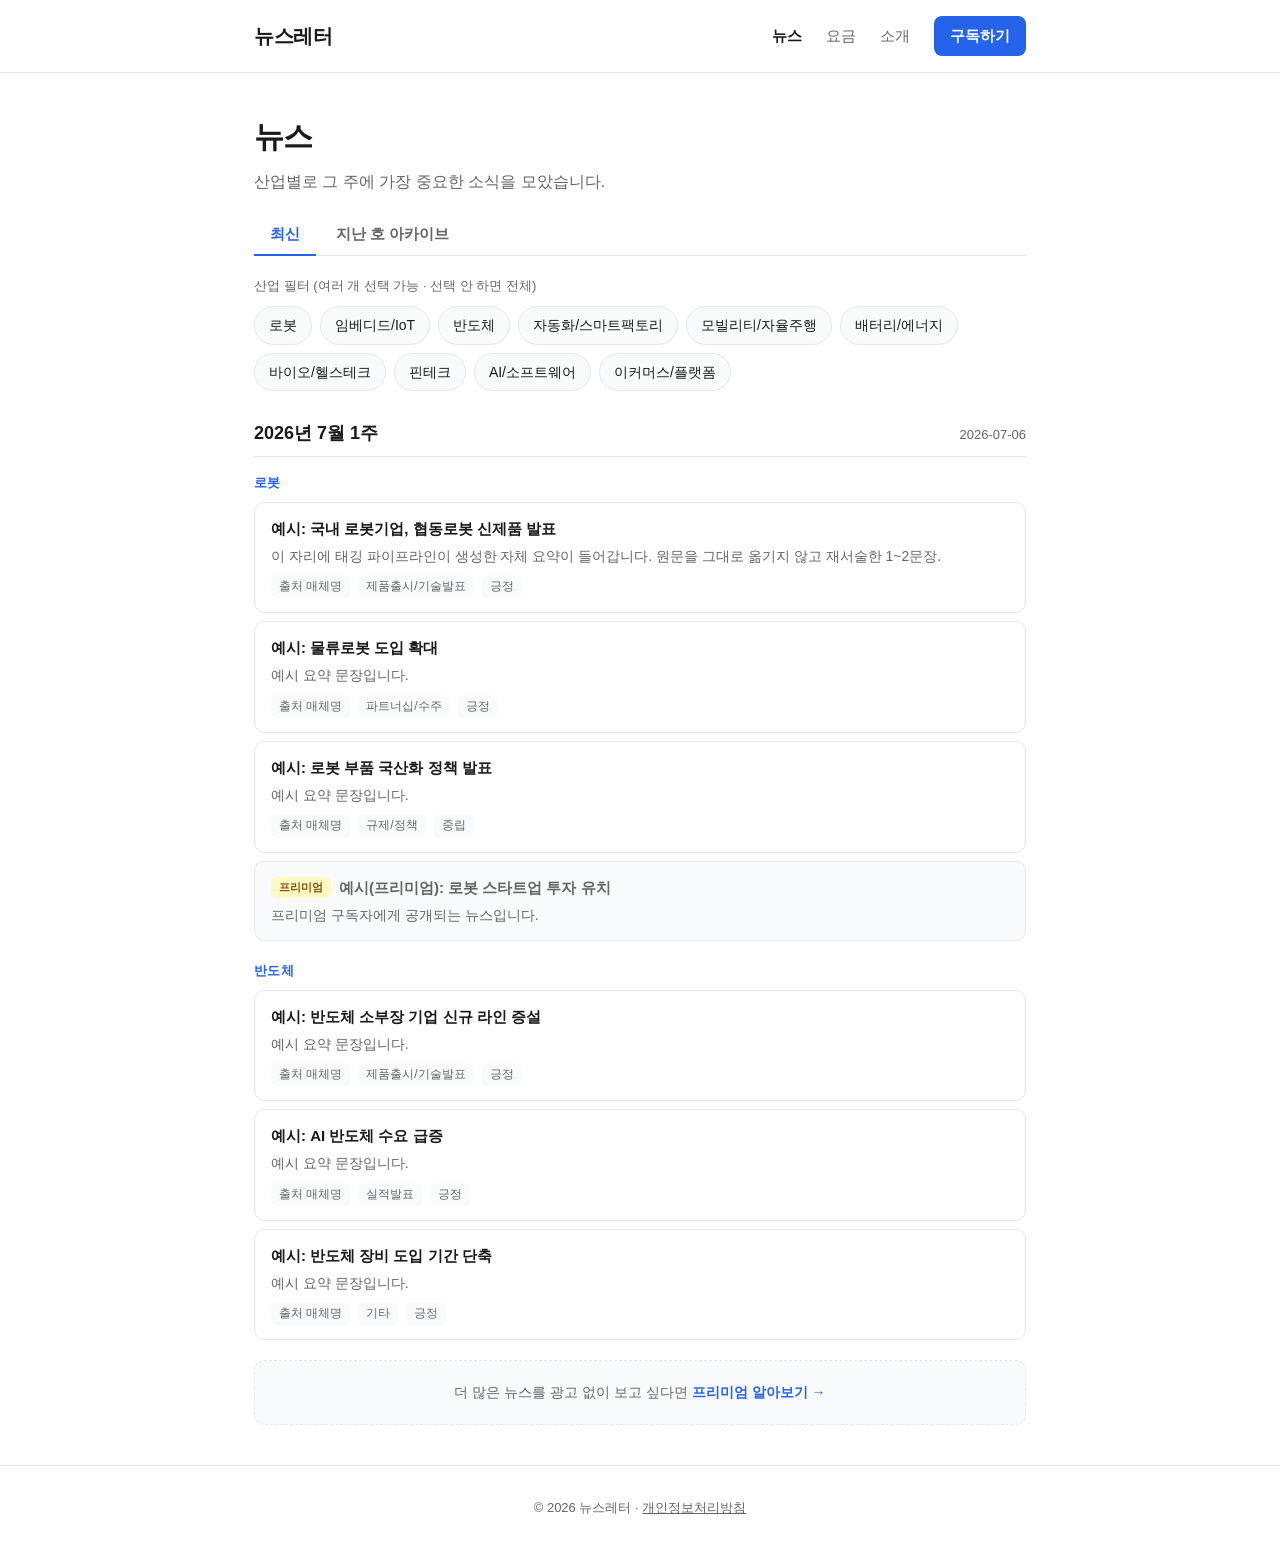
==== news.html @ 292f8bfb "뉴스레터 서비스 초기 커밋: 파이프라인, 티어 시스템, 웹사이트 - pipeline: RSS 수집 -> LLM 태깅 -> 웹/이메일 다이제스트 생성 - config: 산업/이벤트/" ====
<!DOCTYPE html>
<html lang="ko">
<head>
  <meta charset="UTF-8" />
  <meta name="viewport" content="width=device-width, initial-scale=1.0" />
  <title>뉴스 · 뉴스레터</title>
  <style>
    :root {
      --bg: #ffffff;
      --text: #1a1a1a;
      --text-muted: #666666;
      --accent: #2563eb;
      --accent-hover: #1d4ed8;
      --border: #e5e7eb;
      --surface: #f9fafb;
    }
    * { margin: 0; padding: 0; box-sizing: border-box; }
    body {
      font-family: -apple-system, BlinkMacSystemFont, "Segoe UI", Roboto,
        "Helvetica Neue", "Apple SD Gothic Neo", "Malgun Gothic", sans-serif;
      color: var(--text); background: var(--bg); line-height: 1.6;
      -webkit-font-smoothing: antialiased;
    }
    .container { max-width: 820px; margin: 0 auto; padding: 0 24px; }

    /* Nav (공통) */
    header { border-bottom: 1px solid var(--border); padding: 16px 0; }
    .nav { display: flex; align-items: center; justify-content: space-between; max-width: 820px; margin: 0 auto; padding: 0 24px; }
    .logo { font-size: 20px; font-weight: 700; letter-spacing: -0.02em; text-decoration: none; color: var(--text); }
    .nav-links { display: flex; gap: 24px; align-items: center; }
    .nav-links a { font-size: 15px; color: var(--text-muted); text-decoration: none; }
    .nav-links a:hover { color: var(--text); }
    .nav-links a.active { color: var(--text); font-weight: 600; }
    .nav-cta { font-size: 14px; font-weight: 600; color: #fff !important; background: var(--accent); padding: 8px 16px; border-radius: 8px; }
    .nav-cta:hover { background: var(--accent-hover); }

    /* Title */
    .page-title { padding: 40px 0 20px; }
    .page-title h1 { font-size: 30px; font-weight: 800; letter-spacing: -0.03em; }
    .page-title p { color: var(--text-muted); margin-top: 8px; }

    /* View tabs (최신 / 아카이브) */
    .view-tabs { display: flex; gap: 4px; border-bottom: 1px solid var(--border); margin-bottom: 20px; }
    .view-tab {
      padding: 10px 16px; font-size: 15px; font-weight: 600; color: var(--text-muted);
      background: none; border: none; cursor: pointer; border-bottom: 2px solid transparent;
      margin-bottom: -1px;
    }
    .view-tab.active { color: var(--accent); border-bottom-color: var(--accent); }

    /* Industry filter */
    .filter-bar { margin-bottom: 28px; }
    .filter-label { font-size: 13px; color: var(--text-muted); margin-bottom: 10px; }
    .chips { display: flex; flex-wrap: wrap; gap: 8px; }
    .chip {
      font-size: 14px; padding: 7px 14px; background: var(--surface);
      border: 1px solid var(--border); border-radius: 999px; cursor: pointer;
      user-select: none; transition: all 0.12s;
    }
    .chip:hover { border-color: var(--accent); }
    .chip.active { background: var(--accent); color: #fff; border-color: var(--accent); }

    /* Week block */
    .week { margin-bottom: 40px; }
    .week-head {
      display: flex; align-items: baseline; justify-content: space-between;
      margin-bottom: 16px; padding-bottom: 8px; border-bottom: 1px solid var(--border);
    }
    .week-label { font-size: 18px; font-weight: 700; }
    .week-date { font-size: 13px; color: var(--text-muted); }

    /* Industry group within a week */
    .ind-group { margin-bottom: 20px; }
    .ind-group-title {
      font-size: 13px; font-weight: 700; color: var(--accent);
      text-transform: uppercase; letter-spacing: 0.03em; margin-bottom: 8px;
    }

    /* News item */
    .news-item {
      display: block; padding: 14px 16px; border: 1px solid var(--border);
      border-radius: 10px; margin-bottom: 8px; text-decoration: none; color: inherit;
      transition: border-color 0.12s;
    }
    .news-item:hover { border-color: var(--accent); }
    .news-item-top { display: flex; align-items: center; gap: 8px; margin-bottom: 4px; flex-wrap: wrap; }
    .news-title { font-size: 15px; font-weight: 700; }
    .news-summary { font-size: 14px; color: var(--text-muted); }
    .news-meta { display: flex; gap: 8px; margin-top: 8px; flex-wrap: wrap; }
    .meta-tag { font-size: 12px; color: var(--text-muted); background: var(--surface); padding: 2px 8px; border-radius: 6px; }

    /* Premium locked item */
    .news-item.locked { background: var(--surface); cursor: default; }
    .news-item.locked:hover { border-color: var(--border); }
    .lock-badge { font-size: 11px; font-weight: 600; color: #854d0e; background: #fef9c3; padding: 2px 8px; border-radius: 6px; }
    .locked .news-title { color: var(--text-muted); }

    .premium-cta {
      text-align: center; padding: 20px; background: var(--surface);
      border: 1px dashed var(--border); border-radius: 10px; margin-top: 8px;
      font-size: 14px; color: var(--text-muted);
    }
    .premium-cta a { color: var(--accent); font-weight: 600; text-decoration: none; }

    .empty { text-align: center; padding: 60px 20px; color: var(--text-muted); }

    footer { border-top: 1px solid var(--border); padding: 32px 0; text-align: center; font-size: 13px; color: var(--text-muted); }
    footer a { color: var(--text-muted); }

    @media (max-width: 640px) {
      .page-title h1 { font-size: 25px; }
      .nav-links a:not(.nav-cta) { display: none; }
    }
  </style>
</head>
<body>
  <header>
    <nav class="nav">
      <a href="index.html" class="logo">뉴스레터</a>
      <div class="nav-links">
        <a href="news.html" class="active">뉴스</a>
        <a href="pricing.html">요금</a>
        <a href="about.html">소개</a>
        <a href="index.html" class="nav-cta">구독하기</a>
      </div>
    </nav>
  </header>

  <main>
    <div class="container">
      <div class="page-title">
        <h1>뉴스</h1>
        <p>산업별로 그 주에 가장 중요한 소식을 모았습니다.</p>
      </div>

      <div class="view-tabs">
        <button class="view-tab active" data-view="latest">최신</button>
        <button class="view-tab" data-view="archive">지난 호 아카이브</button>
      </div>

      <div class="filter-bar">
        <div class="filter-label">산업 필터 (여러 개 선택 가능 · 선택 안 하면 전체)</div>
        <div class="chips" id="chips"></div>
      </div>

      <div id="content"></div>
    </div>
  </main>

  <footer>
    <div class="container">
      <p>© 2026 뉴스레터 · <a href="privacy.html">개인정보처리방침</a></p>
    </div>
  </footer>

  <script>
    // 상태
    let DATA = null;
    let activeIndustries = new Set(); // 비어있으면 전체
    let currentView = "latest";       // latest | archive

    // 데이터 로드
    async function loadData() {
      try {
        const res = await fetch("news.json");
        if (!res.ok) throw new Error("news.json을 불러오지 못했습니다.");
        DATA = await res.json();
        renderChips();
        render();
      } catch (e) {
        document.getElementById("content").innerHTML =
          '<div class="empty">뉴스를 불러오는 중 문제가 발생했습니다.<br>news.json 파일이 같은 폴더에 있는지 확인해 주세요.</div>';
        console.error(e);
      }
    }

    // 산업 라벨 조회
    function industryLabel(id) {
      const found = DATA.industries.find((x) => x.id === id);
      return found ? found.label : id;
    }

    // 필터 칩 렌더링
    function renderChips() {
      const wrap = document.getElementById("chips");
      wrap.innerHTML = "";
      DATA.industries.forEach((ind) => {
        const chip = document.createElement("div");
        chip.className = "chip";
        chip.textContent = ind.label;
        chip.onclick = () => {
          if (activeIndustries.has(ind.id)) {
            activeIndustries.delete(ind.id);
            chip.classList.remove("active");
          } else {
            activeIndustries.add(ind.id);
            chip.classList.add("active");
          }
          render();
        };
        wrap.appendChild(chip);
      });
    }

    // 뷰 탭 이벤트
    document.querySelectorAll(".view-tab").forEach((tab) => {
      tab.onclick = () => {
        document.querySelectorAll(".view-tab").forEach((t) => t.classList.remove("active"));
        tab.classList.add("active");
        currentView = tab.dataset.view;
        render();
      };
    });

    // 특정 주차가 필터에 걸리는지 확인 후 HTML 생성
    function renderWeek(week) {
      // 산업 필터 적용
      let items = week.items;
      if (activeIndustries.size > 0) {
        items = items.filter((it) => activeIndustries.has(it.industry));
      }
      if (items.length === 0) return "";

      // 산업별로 그룹핑
      const byIndustry = {};
      items.forEach((it) => {
        if (!byIndustry[it.industry]) byIndustry[it.industry] = [];
        byIndustry[it.industry].push(it);
      });

      let html = `<div class="week">
        <div class="week-head">
          <span class="week-label">${week.week_label}</span>
          <span class="week-date">${week.published_at}</span>
        </div>`;

      Object.keys(byIndustry).forEach((indId) => {
        html += `<div class="ind-group">
          <div class="ind-group-title">${industryLabel(indId)}</div>`;

        byIndustry[indId].forEach((it) => {
          if (it.tier === "premium") {
            // 프리미엄 뉴스는 잠금 표시 (제목만 흐리게, 링크 없음)
            html += `<div class="news-item locked">
              <div class="news-item-top">
                <span class="lock-badge">프리미엄</span>
                <span class="news-title">${it.title}</span>
              </div>
              <div class="news-summary">프리미엄 구독자에게 공개되는 뉴스입니다.</div>
            </div>`;
          } else {
            html += `<a class="news-item" href="${it.link}" target="_blank" rel="noopener">
              <div class="news-item-top">
                <span class="news-title">${it.title}</span>
              </div>
              <div class="news-summary">${it.summary}</div>
              <div class="news-meta">
                <span class="meta-tag">${it.source}</span>
                ${it.event_type ? `<span class="meta-tag">${it.event_type}</span>` : ""}
                ${it.sentiment ? `<span class="meta-tag">${it.sentiment}</span>` : ""}
              </div>
            </a>`;
          }
        });

        html += `</div>`;
      });

      // 프리미엄 유도 (해당 주차에 premium 뉴스가 있을 때)
      const hasPremium = items.some((it) => it.tier === "premium");
      if (hasPremium) {
        html += `<div class="premium-cta">
          더 많은 뉴스를 광고 없이 보고 싶다면 <a href="pricing.html">프리미엄 알아보기 →</a>
        </div>`;
      }

      html += `</div>`;
      return html;
    }

    // 메인 렌더
    function render() {
      const content = document.getElementById("content");
      if (!DATA || !DATA.weeks || DATA.weeks.length === 0) {
        content.innerHTML = '<div class="empty">아직 발행된 뉴스가 없습니다.</div>';
        return;
      }

      // 최신: 가장 최근 1개 주차 / 아카이브: 그 외 지난 주차들
      let weeksToShow;
      if (currentView === "latest") {
        weeksToShow = [DATA.weeks[0]];
      } else {
        weeksToShow = DATA.weeks.slice(1);
        if (weeksToShow.length === 0) {
          content.innerHTML = '<div class="empty">아직 지난 호가 없습니다.<br>다음 주부터 이곳에 쌓입니다.</div>';
          return;
        }
      }

      let html = weeksToShow.map(renderWeek).join("");
      if (html.trim() === "") {
        html = '<div class="empty">선택한 산업에 해당하는 뉴스가 없습니다.</div>';
      }
      content.innerHTML = html;
    }

    loadData();
  </script>
</body>
</html>
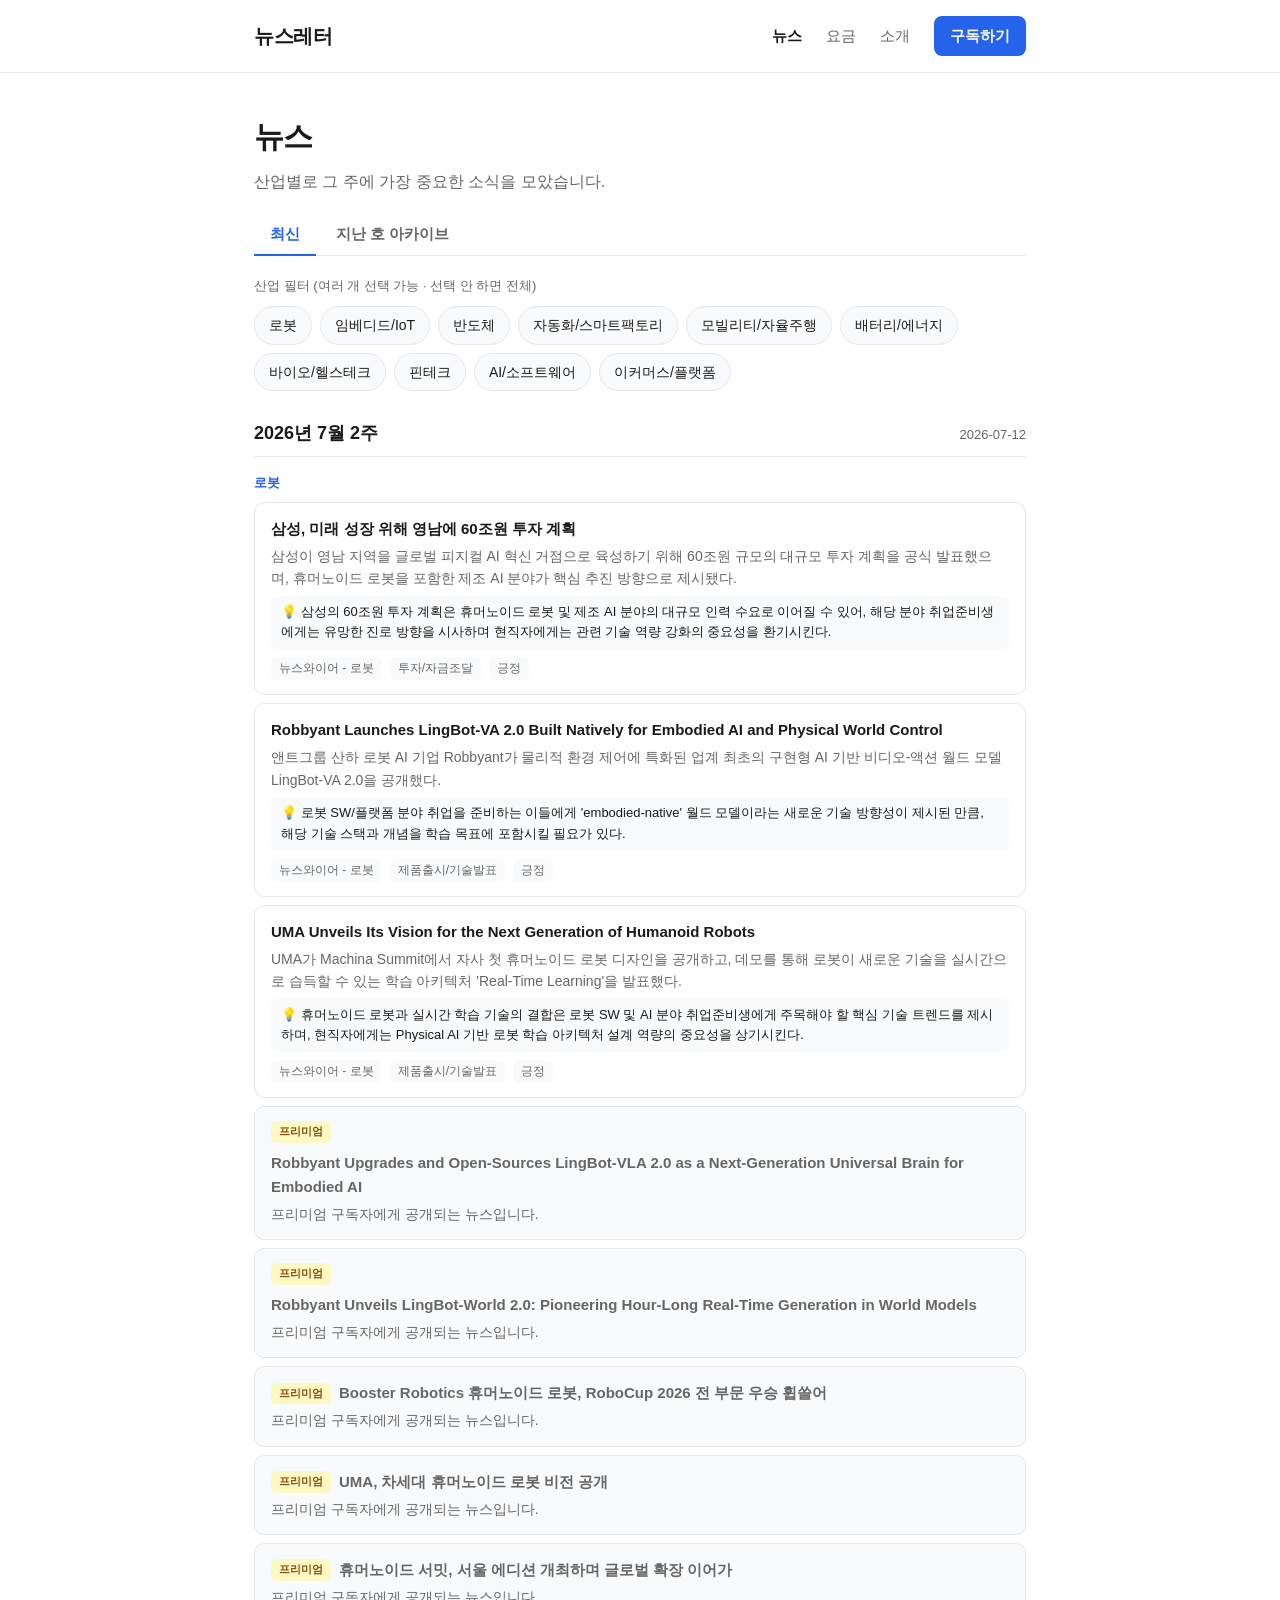
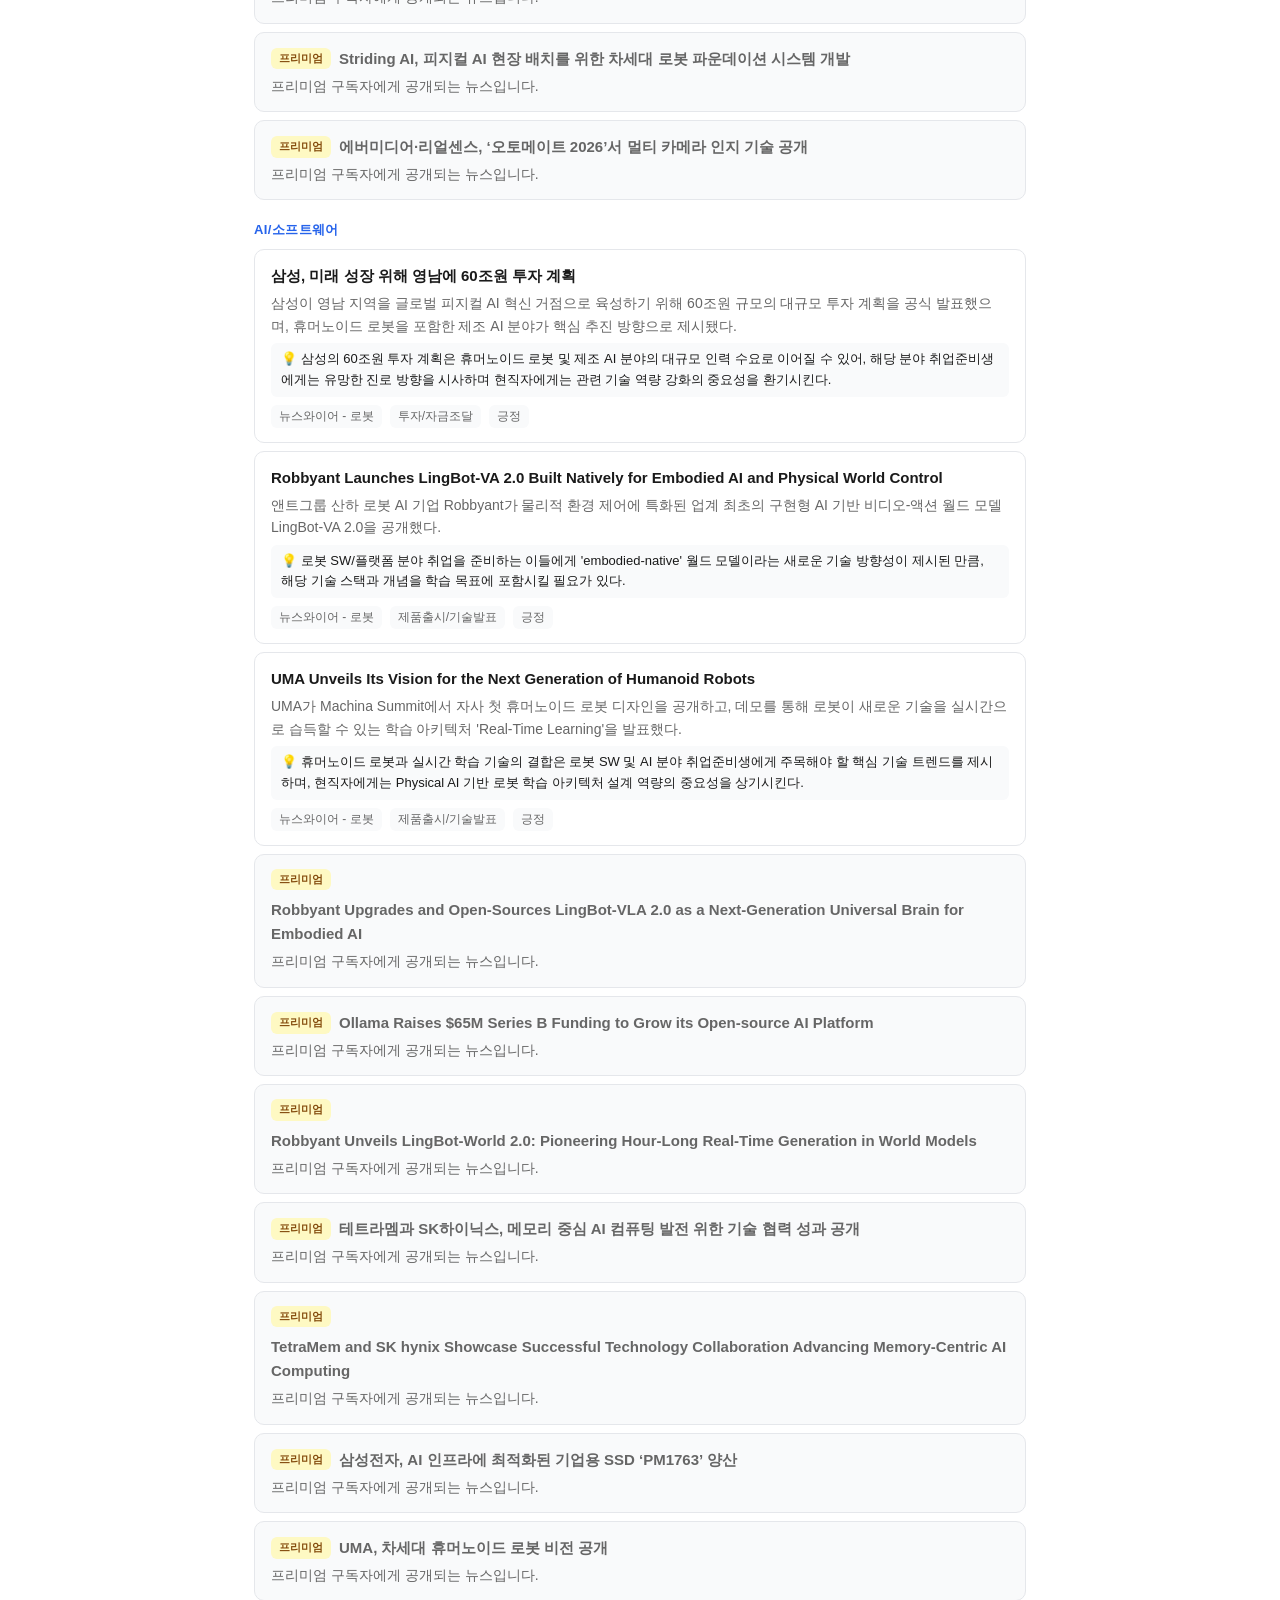
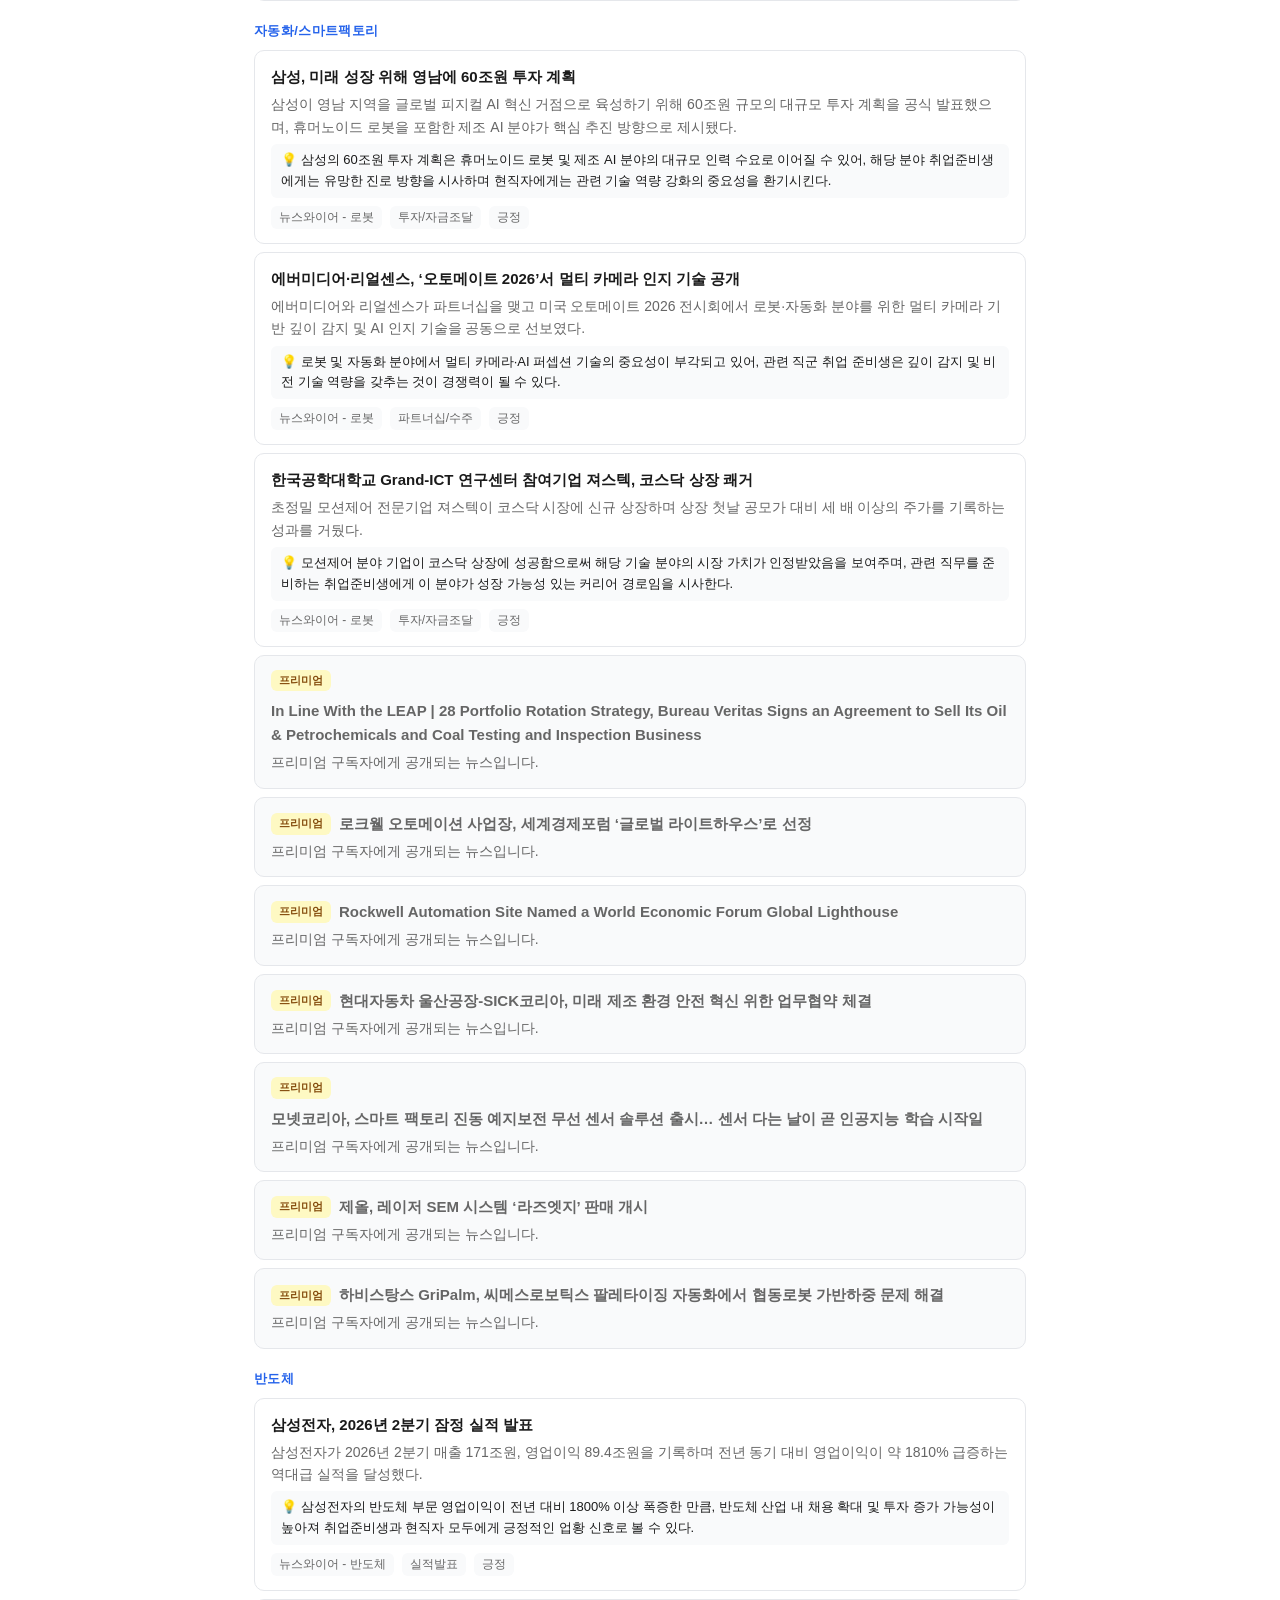
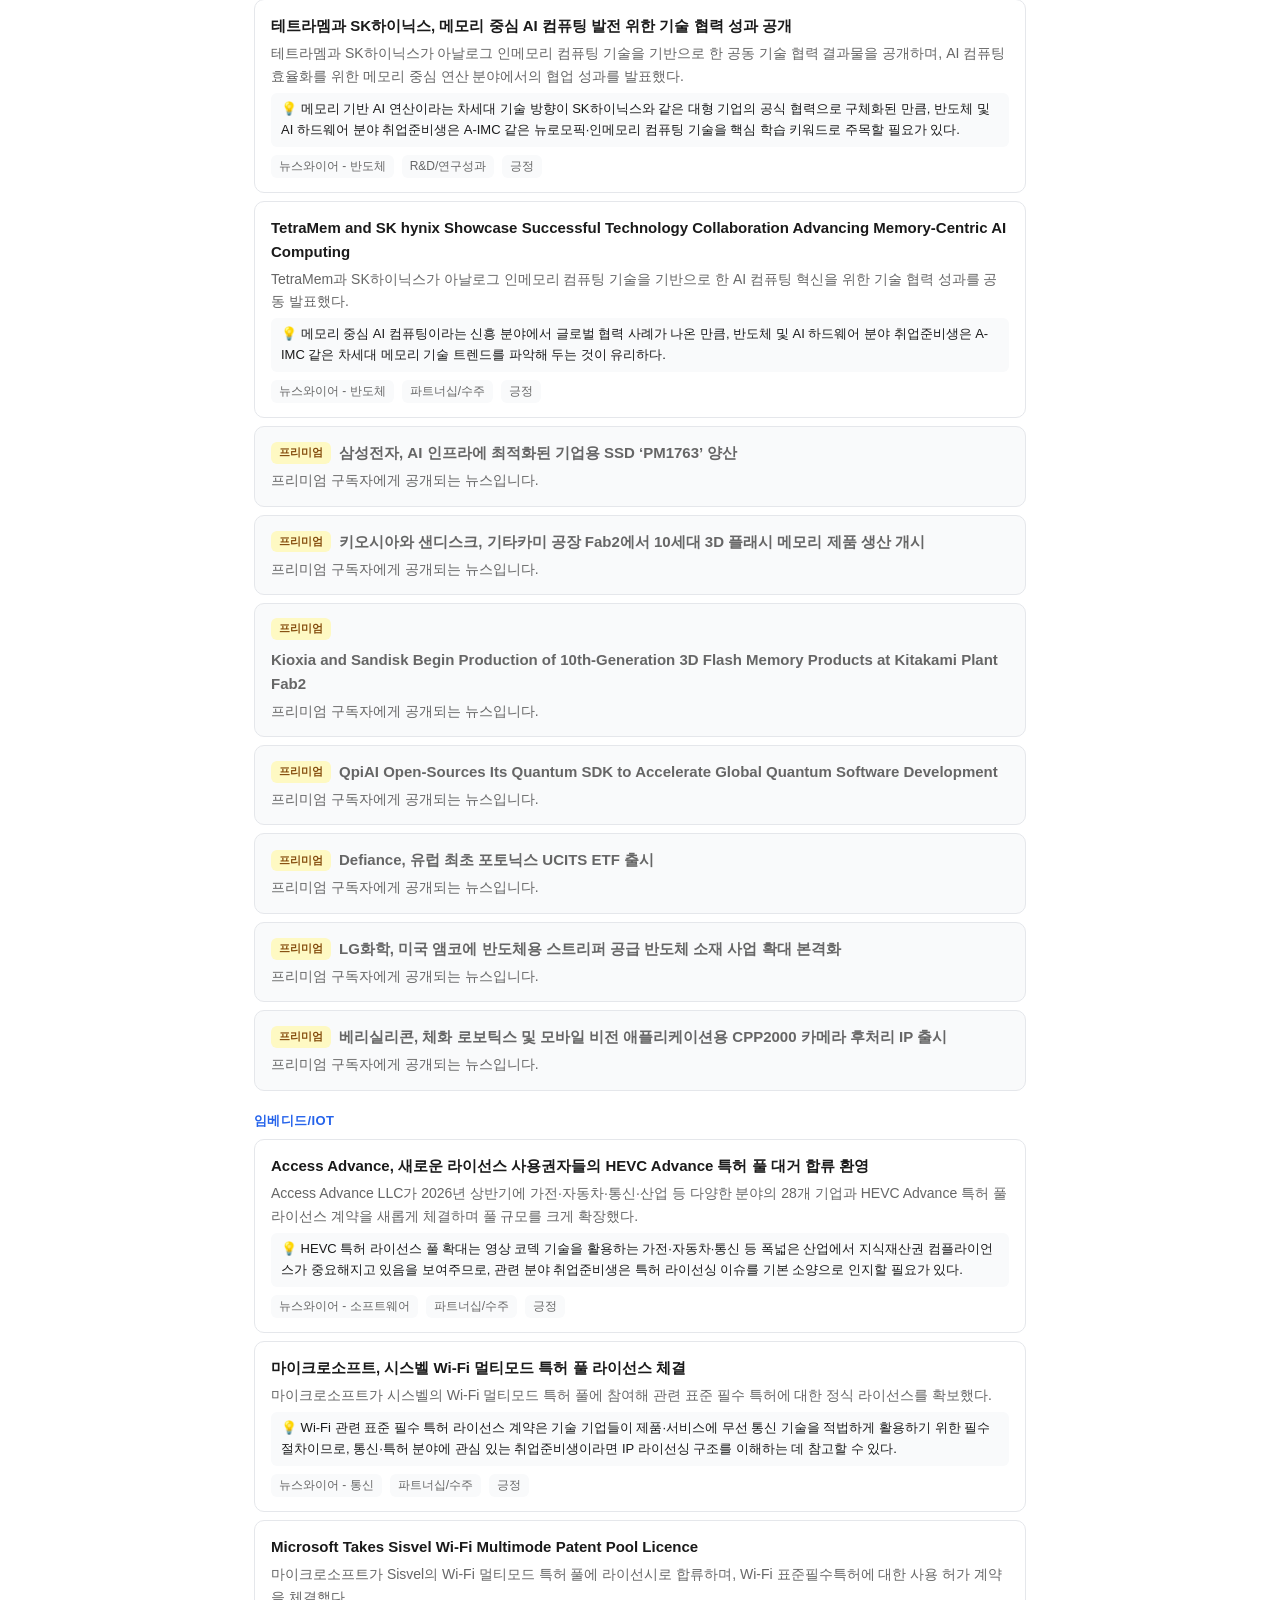
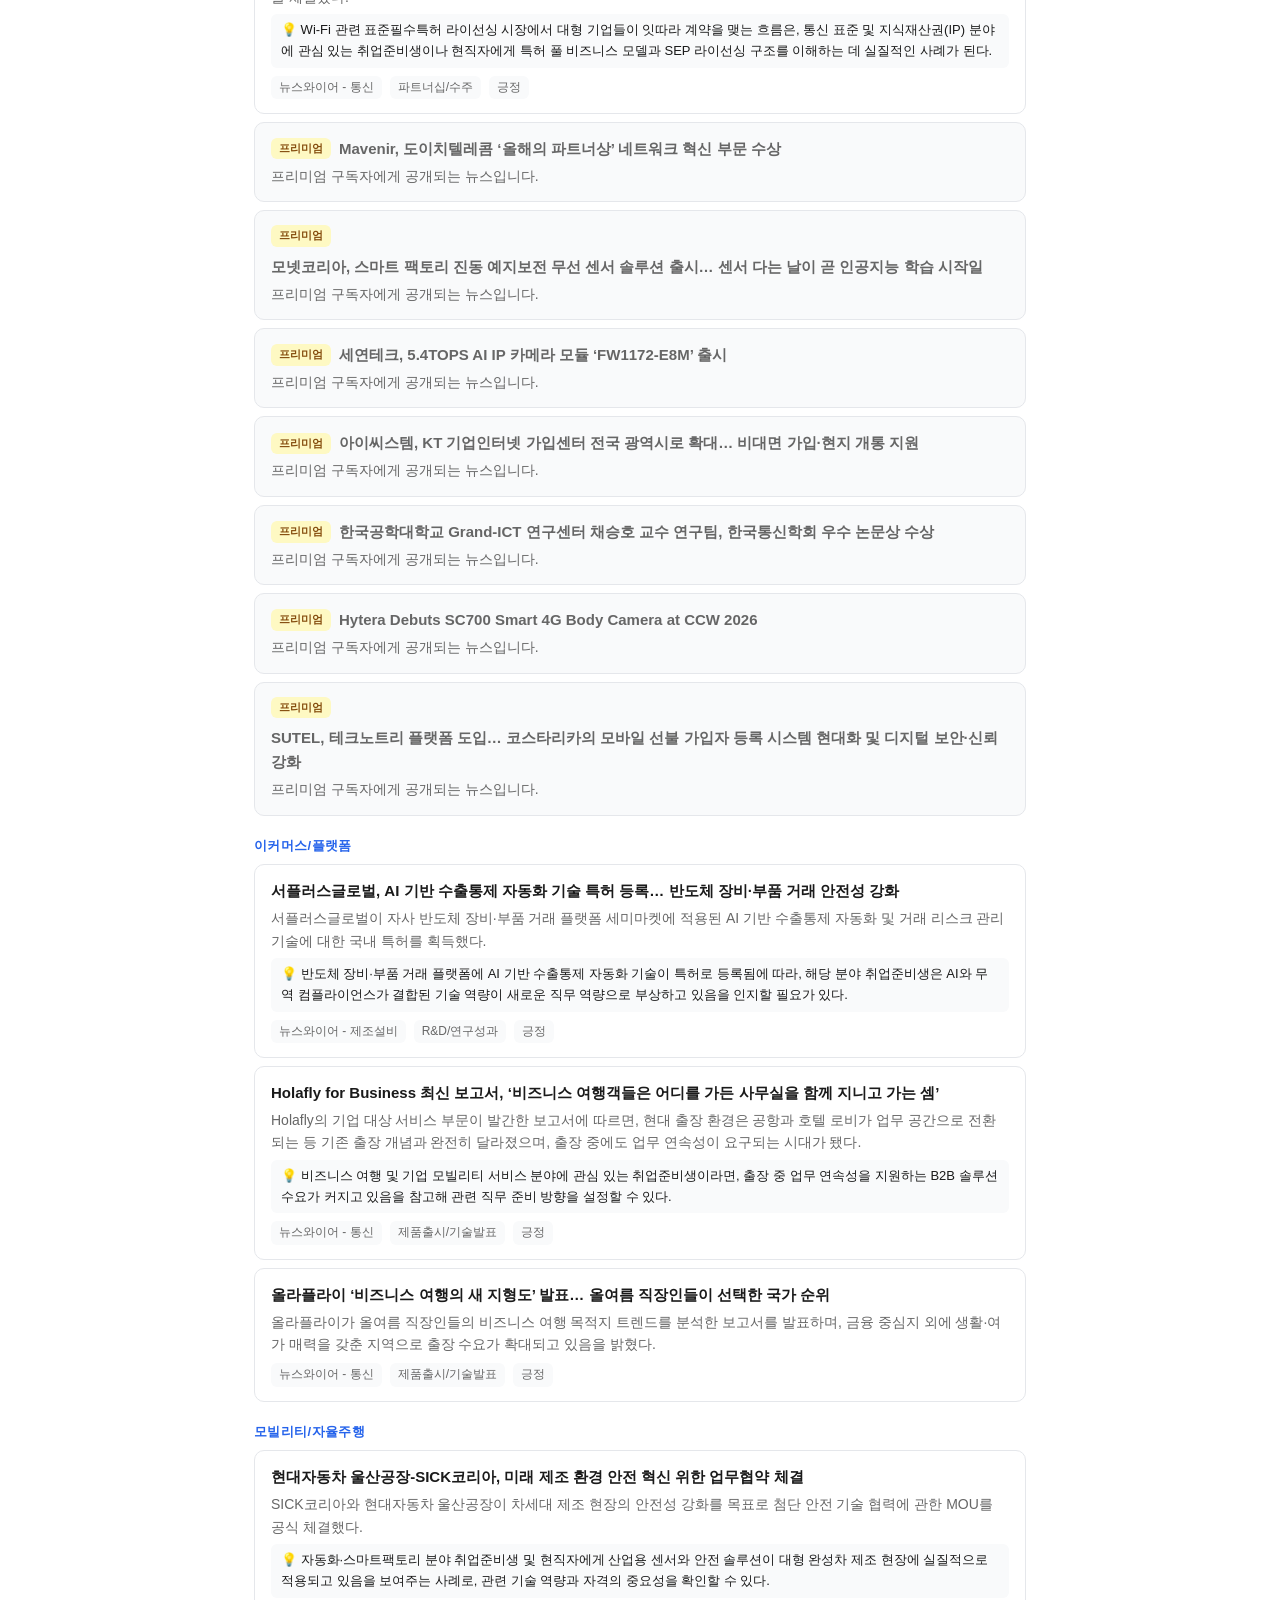
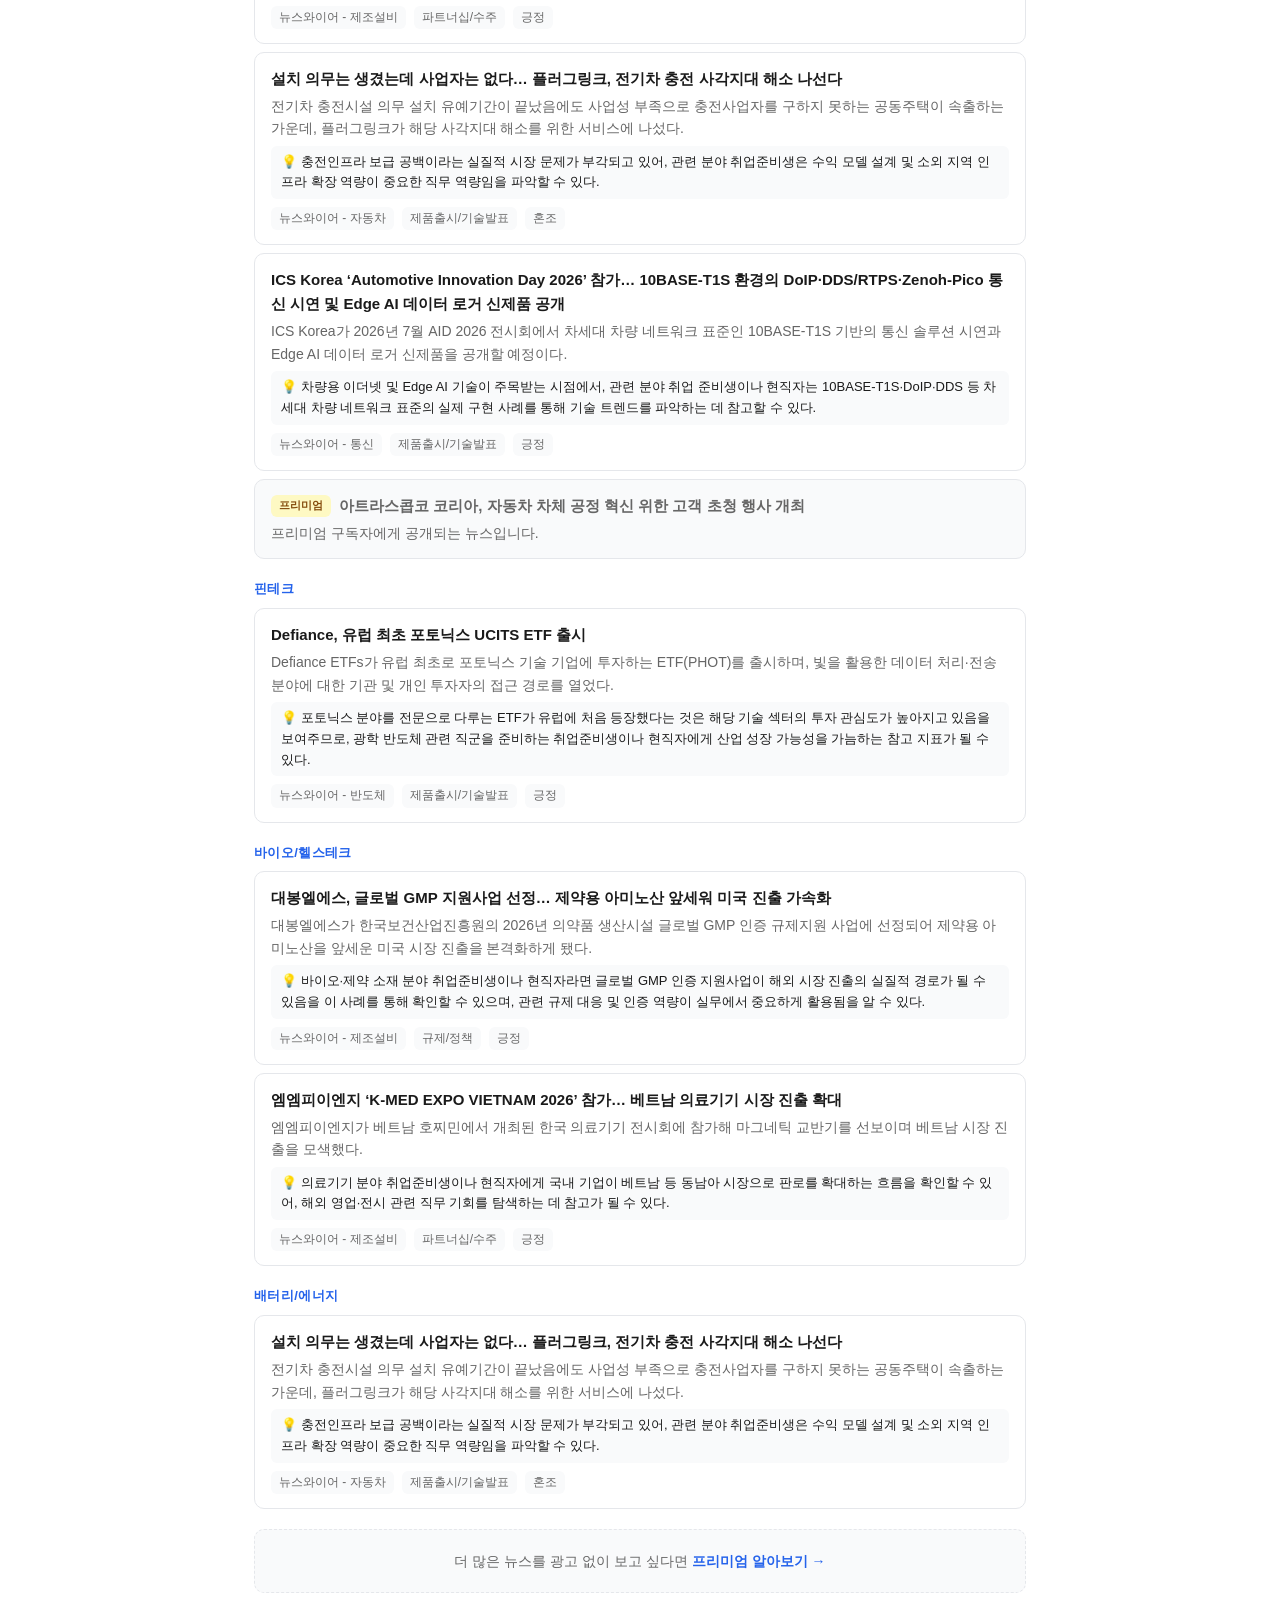
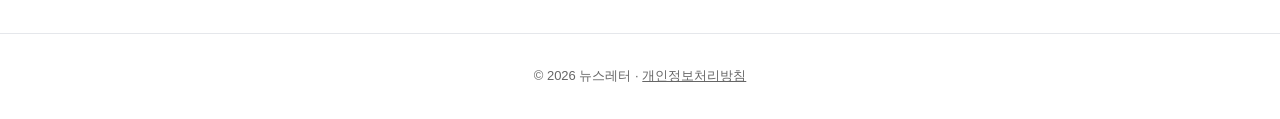
==== commit 3b73ea56: "뉴스와이어 소스로 전환, why_it_matters 필드 추가, 첫 테스트 발행 - 전자신문(etnews) 재배포 불허 확인 후 뉴스와이어(newswire.co.kr)로 소스 전환" ====
--- a/news.html
+++ b/news.html
@@ -86,6 +86,7 @@
     .news-item-top { display: flex; align-items: center; gap: 8px; margin-bottom: 4px; flex-wrap: wrap; }
     .news-title { font-size: 15px; font-weight: 700; }
     .news-summary { font-size: 14px; color: var(--text-muted); }
+    .news-why { font-size: 13px; color: var(--text); margin-top: 6px; padding: 6px 10px; background: var(--surface); border-radius: 6px; }
     .news-meta { display: flex; gap: 8px; margin-top: 8px; flex-wrap: wrap; }
     .meta-tag { font-size: 12px; color: var(--text-muted); background: var(--surface); padding: 2px 8px; border-radius: 6px; }
 
@@ -254,6 +255,7 @@
                 <span class="news-title">${it.title}</span>
               </div>
               <div class="news-summary">${it.summary}</div>
+              ${it.why_it_matters ? `<div class="news-why">💡 ${it.why_it_matters}</div>` : ""}
               <div class="news-meta">
                 <span class="meta-tag">${it.source}</span>
                 ${it.event_type ? `<span class="meta-tag">${it.event_type}</span>` : ""}
